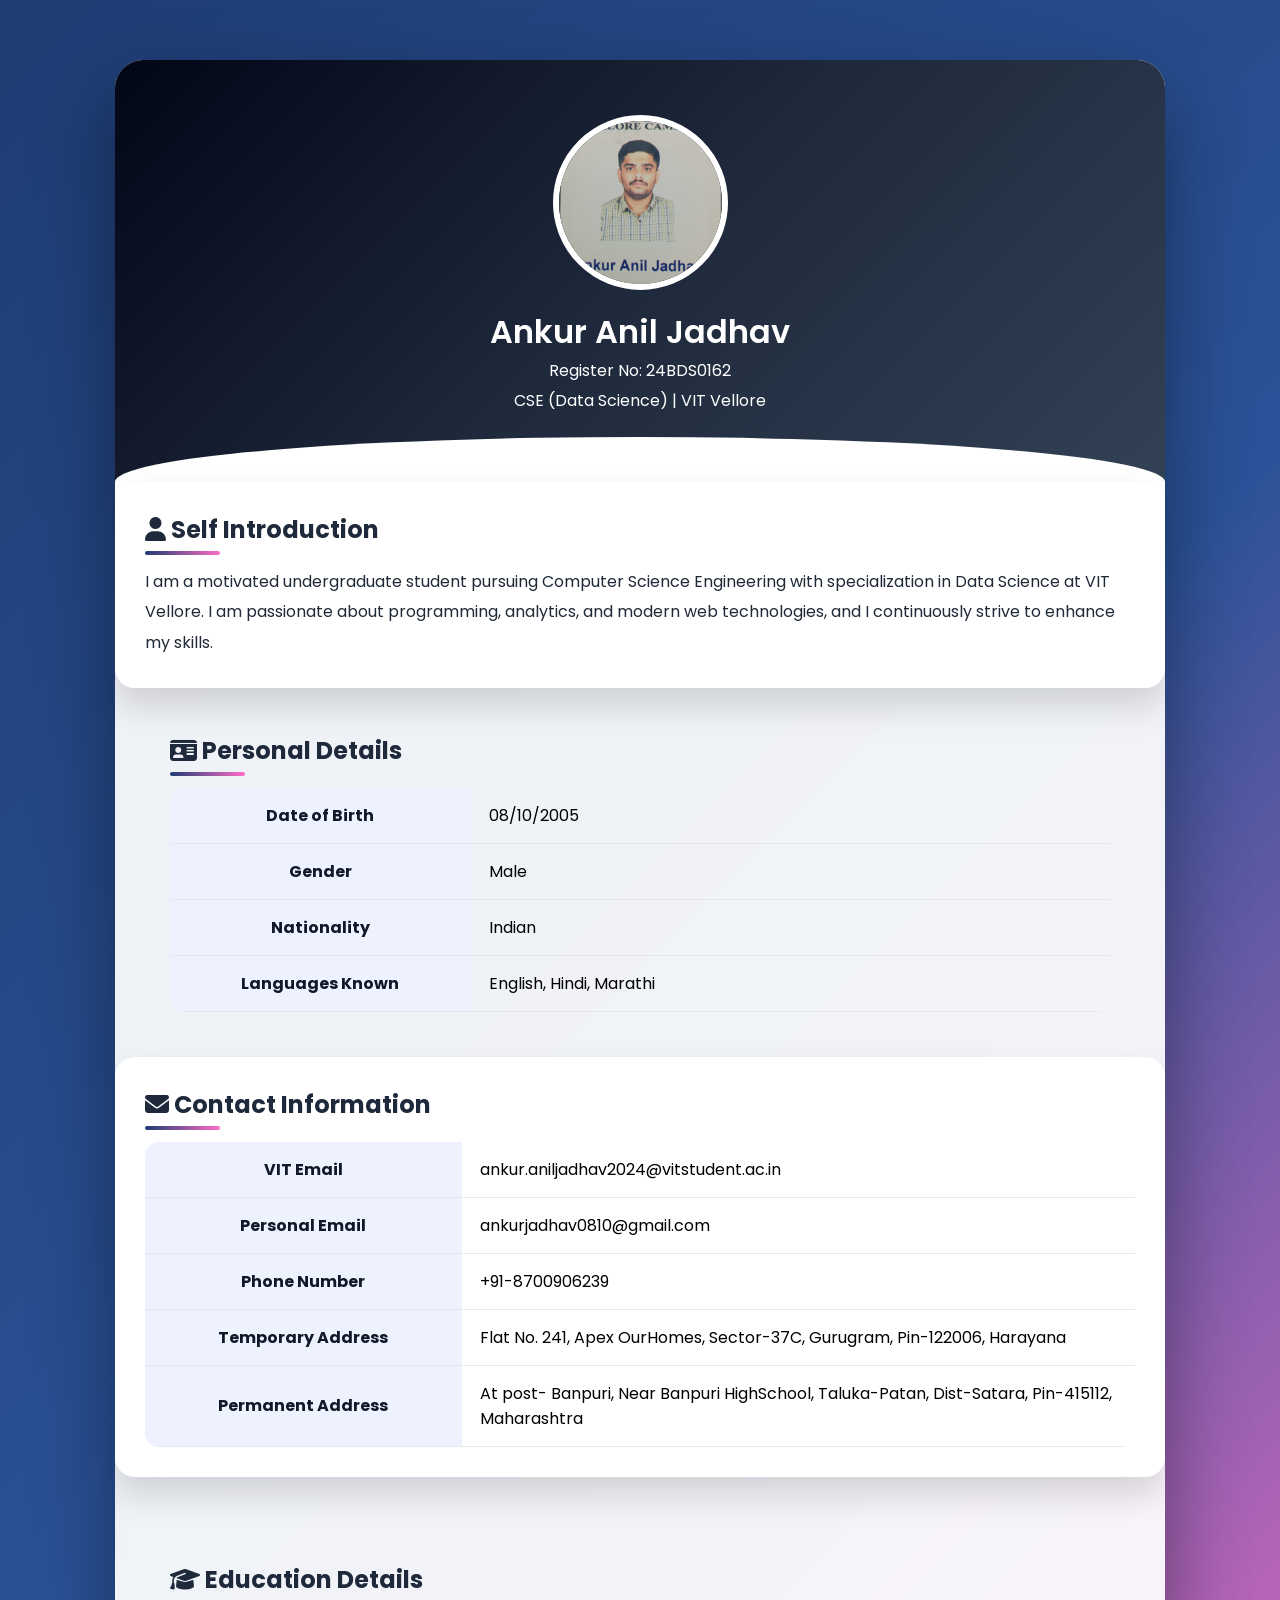
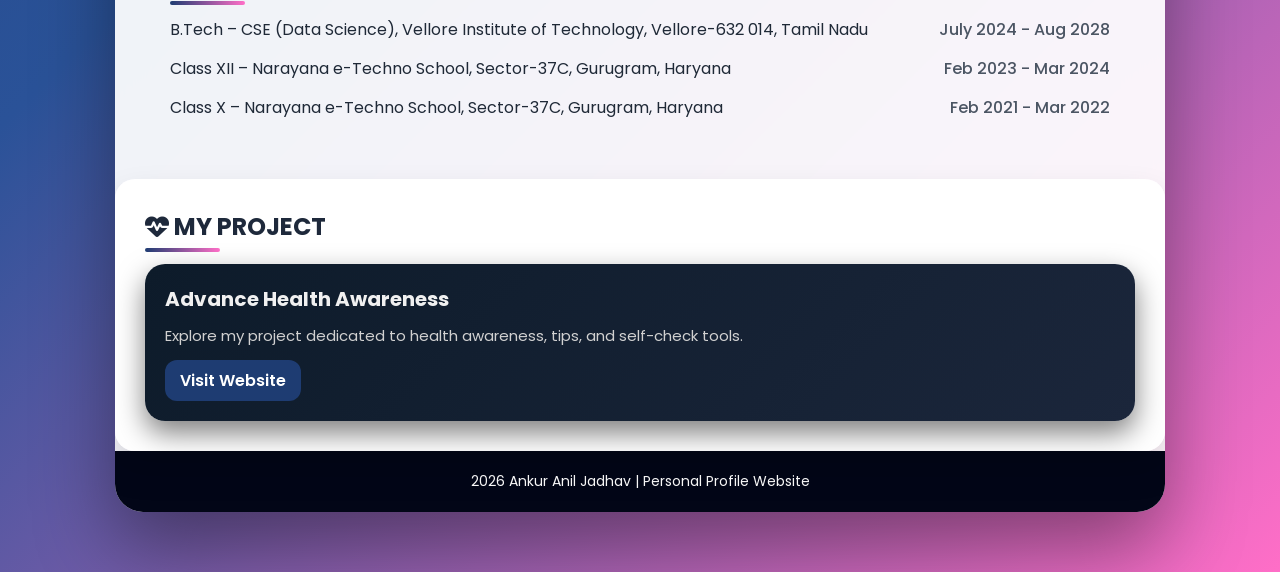
==== index.html @ 6f3ac78b "Initial commit: Health awareness project with expert profiles" ====
<html lang="en">
<head>
    <meta charset="UTF-8">
    <meta name="viewport" content="width=device-width, initial-scale=1.0">
    <title>Personal Profile | Premium UI</title>

    <link href="https://fonts.googleapis.com/css2?family=Poppins:wght@300;400;600&display=swap" rel="stylesheet">
    <link rel="stylesheet" href="https://cdnjs.cloudflare.com/ajax/libs/font-awesome/6.5.0/css/all.min.css">

    <style>
        * {
            margin: 0;
            padding: 0;
            box-sizing: border-box;
            font-family: 'Poppins', sans-serif;
        }

        body {
            min-height: 100vh;
            background: linear-gradient(135deg, #1e3c72, #2a5298, #ff6ec7);
            padding: 60px 15px;
        }

        .container {
            max-width: 1050px;
            margin: auto;
            background: rgba(255, 255, 255, 0.93);
            backdrop-filter: blur(18px);
            border-radius: 28px;
            box-shadow: 0 35px 80px rgba(0, 0, 0, 0.4);
            overflow: hidden;
            animation: fadeIn 1.4s ease-in-out;
        }

        @keyframes fadeIn {
            from { opacity: 0; transform: scale(0.96); }
            to { opacity: 1; transform: scale(1); }
        }

        header {
            background: linear-gradient(135deg, #020617, #1e293b, #334155);
            color: white;
            text-align: center;
            padding: 55px 20px 65px;
            position: relative;
        }

        header::after {
            content: '';
            position: absolute;
            bottom: -45px;
            left: 0;
            width: 100%;
            height: 90px;
            background: white;
            border-radius: 50% 50% 0 0;
        }

        header img {
            width: 175px;
            height: 175px;
            border-radius: 50%;
            border: 6px solid white;
            object-fit: cover;
            margin-bottom: 18px;
            transition: transform 0.4s;
        }

        header img:hover {
            transform: scale(1.06);
        }

        header h1 {
            font-size: 32px;
            font-weight: 600;
        }

        header .highlight {
            color: #ffffff;
            font-size: 16px;
        }

        section {
            padding: 45px 55px;
            opacity: 0;
            transform: translateY(35px);
            transition: all 0.8s ease;
        }

        section.show {
            opacity: 1;
            transform: translateY(0);
        }

        h2 {
            color: #1e293b;
            margin-bottom: 20px;
            position: relative;
        }

        h2::after {
            content: '';
            position: absolute;
            left: 0;
            bottom: -8px;
            width: 75px;
            height: 4px;
            background: linear-gradient(to right, #1e3c72, #ff6ec7);
            border-radius: 10px;
        }

        p {
            line-height: 1.9;
            color: #1f2937;
        }

        table {
            width: 100%;
            border-collapse: collapse;
            margin-top: 18px;
            border-radius: 14px;
            overflow: hidden;
        }

        table th, table td {
            padding: 15px 18px;
            border-bottom: 1px solid #e5e7eb;
        }

        table tr:hover {
            background: #f8fafc;
        }

        table th {
            background: #eef2ff;
            width: 32%;
            color: #111827;
        }

        ul.education li {
            display: flex;
            justify-content: space-between;
            margin-bottom: 14px;
            padding-left: 0;
            color: #1f2937;
            list-style: none;
        }

        ul.education li .year {
            font-weight: 500;
            color: #4b5563;
            white-space: nowrap;
        }

        .card {
            background: rgba(255, 255, 255, 0.96);
            padding: 30px;
            border-radius: 20px;
            box-shadow: 0 18px 35px rgba(0,0,0,0.14);
        }

        #education {
            margin-top: 40px;
        }

        footer {
            background: #020617;
            color: white;
            text-align: center;
            padding: 20px;
            font-size: 14px;
        }

        .projects {
            display: flex;
            flex-wrap: wrap;
            gap: 20px;
            margin-top: 15px;
        }

        .project-card {
            background: linear-gradient(135deg, #0d1b2a, #1b263b);
            color: #e0e0e0;
            padding: 20px;
            border-radius: 20px;
            flex: 1 1 300px;
            box-shadow: 0 12px 28px rgba(0,0,0,0.5);
            transition: transform 0.3s, box-shadow 0.3s;
        }

        .project-card:hover {
            transform: translateY(-5px);
            box-shadow: 0 18px 35px rgba(0,0,0,0.7);
        }

        .project-card h3 {
            margin-bottom: 10px;
            font-size: 20px;
            color: #f0f0f0;
        }

        .project-card p {
            font-size: 15px;
            line-height: 1.6;
            margin-bottom: 12px;
            color: #d1d1d1;
        }

        .project-card a {
            display: inline-block;
            text-decoration: none;
            background: #1e3c72;
            color: #ffffff;
            padding: 8px 15px;
            border-radius: 12px;
            font-weight: 600;
            transition: background 0.3s, color 0.3s;
        }

        .project-card a:hover {
            background: #ff4ec7;
            color: white;
        }

        @media (max-width: 768px) {
            section { padding: 30px 25px; }
            ul.education li { flex-direction: column; }
            ul.education li .year { margin-top: 5px; text-align: right; }
            .projects { flex-direction: column; }
        }
    </style>
</head>
<body>

<div class="container">

    <header>
        <img src="profile.jpeg" alt="Profile Photo">
        <h1>Ankur Anil Jadhav</h1>
        <p class="highlight">Register No: 24BDS0162</p>
        <p class="highlight">CSE (Data Science) | VIT Vellore</p>
    </header>

    <section class="card">
        <h2><i class="fa-solid fa-user"></i> Self Introduction</h2>
        <p>
            I am a motivated undergraduate student pursuing Computer Science Engineering with
            specialization in Data Science at VIT Vellore. I am passionate about programming,
            analytics, and modern web technologies, and I continuously strive to enhance my skills.
        </p>
    </section>

    <section>
        <h2><i class="fa-solid fa-id-card"></i> Personal Details</h2>
        <table>
            <tr><th>Date of Birth</th><td>08/10/2005</td></tr>
            <tr><th>Gender</th><td>Male</td></tr>
            <tr><th>Nationality</th><td>Indian</td></tr>
            <tr><th>Languages Known</th><td>English, Hindi, Marathi</td></tr>
        </table>
    </section>

    <section class="card">
        <h2><i class="fa-solid fa-envelope"></i> Contact Information</h2>
        <table>
            <tr><th>VIT Email</th><td>ankur.aniljadhav2024@vitstudent.ac.in</td></tr>
            <tr><th>Personal Email</th><td>ankurjadhav0810@gmail.com</td></tr>
            <tr><th>Phone Number</th><td>+91-8700906239</td></tr>
            <tr><th>Temporary Address</th><td>Flat No. 241, Apex OurHomes, Sector-37C, Gurugram, Pin-122006, Harayana</td></tr>
            <tr><th>Permanent Address</th><td>At post- Banpuri, Near Banpuri HighSchool, Taluka-Patan, Dist-Satara, Pin-415112, Maharashtra</td></tr>
        </table>
    </section>

    <section id="education">
        <h2><i class="fa-solid fa-graduation-cap"></i> Education Details</h2>
        <ul class="education">
            <li>
                <span>B.Tech – CSE (Data Science), Vellore Institute of Technology, Vellore-632 014, Tamil Nadu</span>
                <span class="year">July 2024 - Aug 2028</span>
            </li>
            <li>
                <span>Class XII – Narayana e-Techno School, Sector-37C, Gurugram, Haryana</span>
                <span class="year">Feb 2023 - Mar 2024</span>
            </li>
            <li>
                <span>Class X – Narayana e-Techno School, Sector-37C, Gurugram, Haryana</span>
                <span class="year">Feb 2021 - Mar 2022</span>
            </li>
        </ul>
    </section>

    <section class="card">
        <h2><i class="fa-solid fa-heart-pulse"></i> MY PROJECT </h2>
        <div class="projects">
            <div class="project-card">
                <h3>Advance Health Awareness</h3>
                <p>Explore my project dedicated to health awareness, tips, and self-check tools.</p>
                <a href="app.html" target="_blank">Visit Website</a>
            </div>
        </div>
    </section>

    <footer>
        2026 Ankur Anil Jadhav | Personal Profile Website
    </footer>

</div>

<script>
    const sections = document.querySelectorAll('section');
    window.addEventListener('scroll', () => {
        const trigger = window.innerHeight * 0.85;
        sections.forEach(sec => {
            if (sec.getBoundingClientRect().top < trigger) {
                sec.classList.add('show');
            }
        });
    });
</script>

</body>
</html>
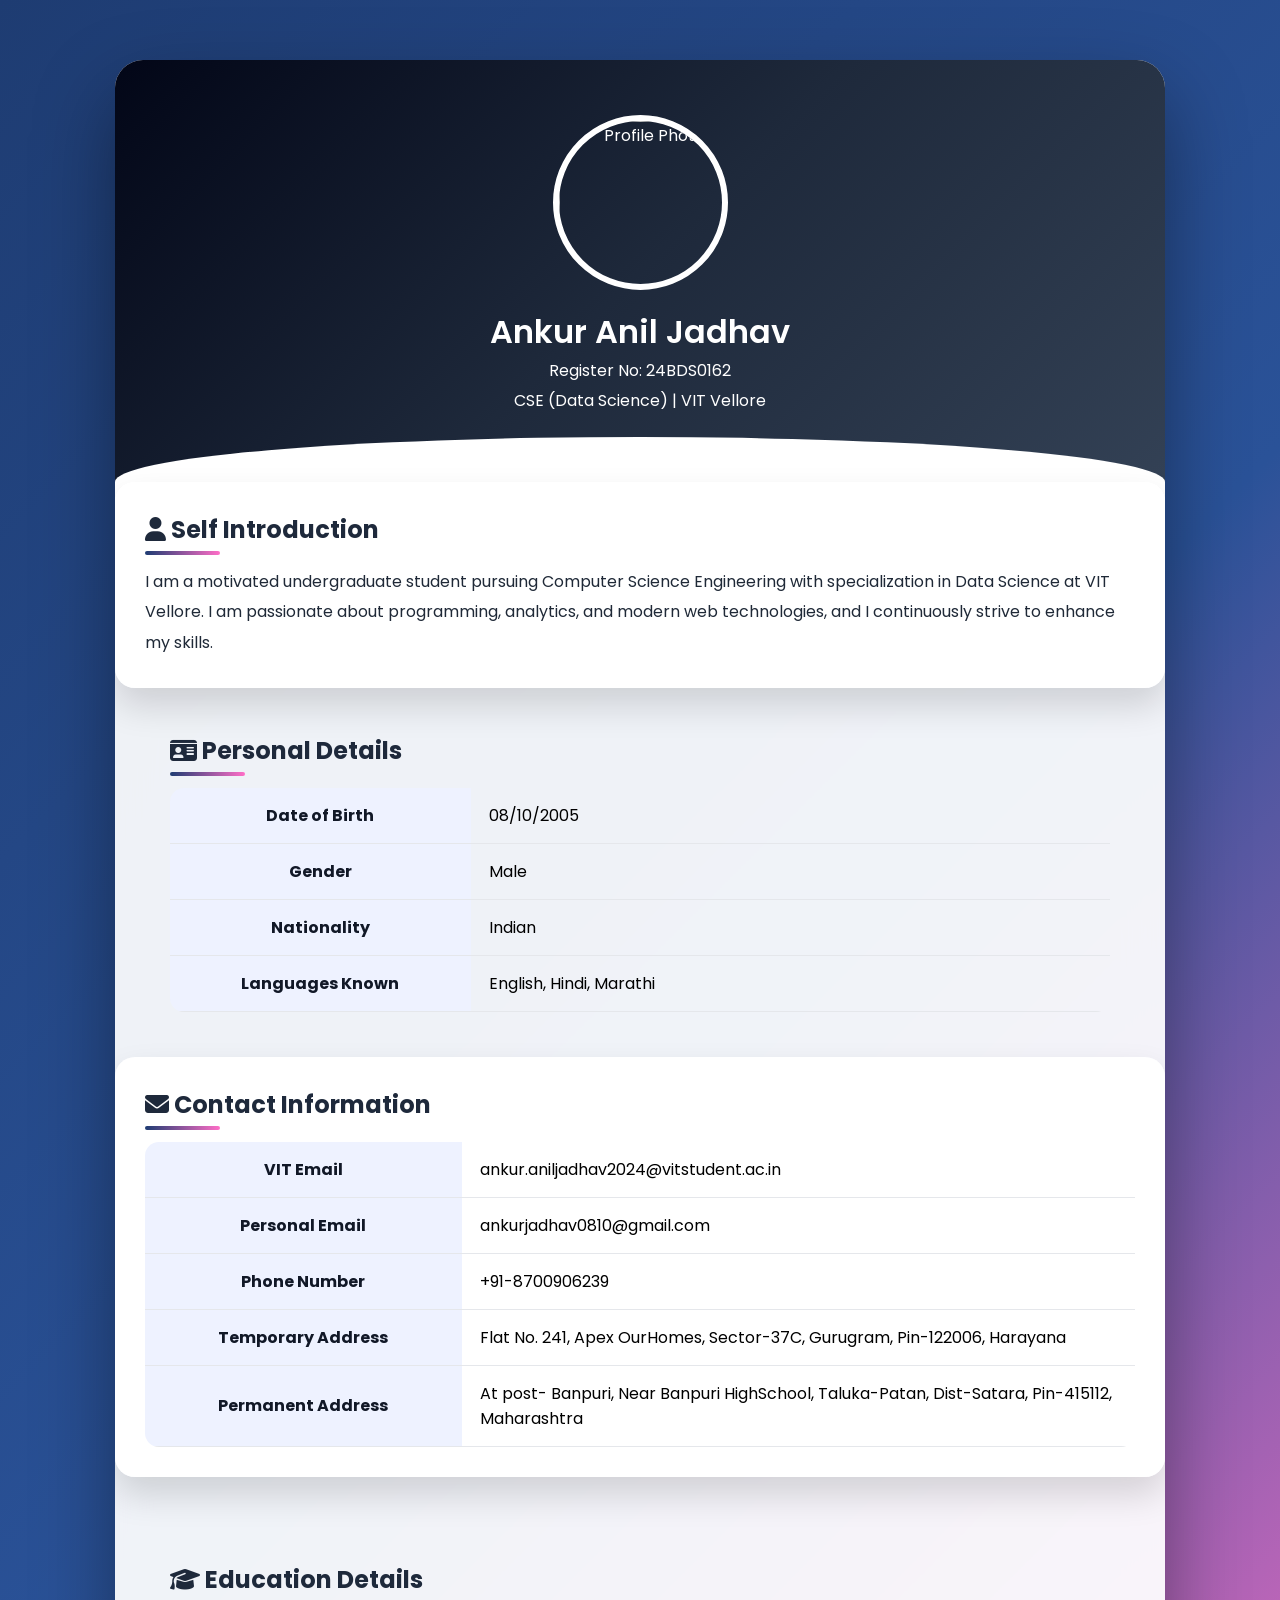
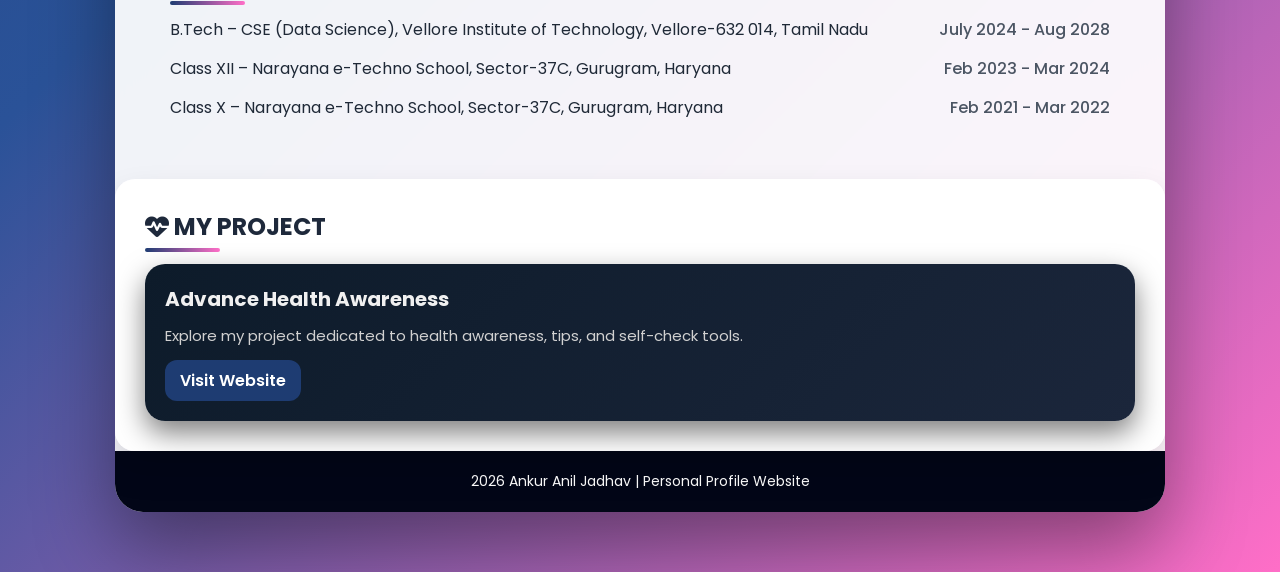
==== commit 50d3fbe9: "Add files via upload" ====
--- a/index.html
+++ b/index.html
@@ -1,12 +1,12 @@
-<html lang="en">
-<head>
-    <meta charset="UTF-8">
-    <meta name="viewport" content="width=device-width, initial-scale=1.0">
-    <title>Personal Profile | Premium UI</title>
-
-    <link href="https://fonts.googleapis.com/css2?family=Poppins:wght@300;400;600&display=swap" rel="stylesheet">
-    <link rel="stylesheet" href="https://cdnjs.cloudflare.com/ajax/libs/font-awesome/6.5.0/css/all.min.css">
-
+<html lang="en">
+<head>
+    <meta charset="UTF-8">
+    <meta name="viewport" content="width=device-width, initial-scale=1.0">
+    <title>Personal Profile | Premium UI</title>
+
+    <link href="https://fonts.googleapis.com/css2?family=Poppins:wght@300;400;600&display=swap" rel="stylesheet">
+    <link rel="stylesheet" href="https://cdnjs.cloudflare.com/ajax/libs/font-awesome/6.5.0/css/all.min.css">
+
     <style>
         * {
             margin: 0;
@@ -228,95 +228,95 @@
             ul.education li .year { margin-top: 5px; text-align: right; }
             .projects { flex-direction: column; }
         }
-    </style>
-</head>
-<body>
-
-<div class="container">
-
-    <header>
-        <img src="profile.jpeg" alt="Profile Photo">
-        <h1>Ankur Anil Jadhav</h1>
-        <p class="highlight">Register No: 24BDS0162</p>
-        <p class="highlight">CSE (Data Science) | VIT Vellore</p>
-    </header>
-
-    <section class="card">
-        <h2><i class="fa-solid fa-user"></i> Self Introduction</h2>
-        <p>
-            I am a motivated undergraduate student pursuing Computer Science Engineering with
-            specialization in Data Science at VIT Vellore. I am passionate about programming,
-            analytics, and modern web technologies, and I continuously strive to enhance my skills.
-        </p>
-    </section>
-
-    <section>
-        <h2><i class="fa-solid fa-id-card"></i> Personal Details</h2>
-        <table>
-            <tr><th>Date of Birth</th><td>08/10/2005</td></tr>
-            <tr><th>Gender</th><td>Male</td></tr>
-            <tr><th>Nationality</th><td>Indian</td></tr>
-            <tr><th>Languages Known</th><td>English, Hindi, Marathi</td></tr>
-        </table>
-    </section>
-
-    <section class="card">
-        <h2><i class="fa-solid fa-envelope"></i> Contact Information</h2>
-        <table>
-            <tr><th>VIT Email</th><td>ankur.aniljadhav2024@vitstudent.ac.in</td></tr>
-            <tr><th>Personal Email</th><td>ankurjadhav0810@gmail.com</td></tr>
-            <tr><th>Phone Number</th><td>+91-8700906239</td></tr>
-            <tr><th>Temporary Address</th><td>Flat No. 241, Apex OurHomes, Sector-37C, Gurugram, Pin-122006, Harayana</td></tr>
-            <tr><th>Permanent Address</th><td>At post- Banpuri, Near Banpuri HighSchool, Taluka-Patan, Dist-Satara, Pin-415112, Maharashtra</td></tr>
-        </table>
-    </section>
-
-    <section id="education">
-        <h2><i class="fa-solid fa-graduation-cap"></i> Education Details</h2>
-        <ul class="education">
-            <li>
-                <span>B.Tech – CSE (Data Science), Vellore Institute of Technology, Vellore-632 014, Tamil Nadu</span>
-                <span class="year">July 2024 - Aug 2028</span>
-            </li>
-            <li>
-                <span>Class XII – Narayana e-Techno School, Sector-37C, Gurugram, Haryana</span>
-                <span class="year">Feb 2023 - Mar 2024</span>
-            </li>
-            <li>
-                <span>Class X – Narayana e-Techno School, Sector-37C, Gurugram, Haryana</span>
-                <span class="year">Feb 2021 - Mar 2022</span>
-            </li>
-        </ul>
-    </section>
-
-    <section class="card">
-        <h2><i class="fa-solid fa-heart-pulse"></i> MY PROJECT </h2>
-        <div class="projects">
-            <div class="project-card">
-                <h3>Advance Health Awareness</h3>
-                <p>Explore my project dedicated to health awareness, tips, and self-check tools.</p>
-                <a href="app.html" target="_blank">Visit Website</a>
-            </div>
-        </div>
-    </section>
-
-    <footer>
-        2026 Ankur Anil Jadhav | Personal Profile Website
-    </footer>
-
-</div>
-
-<script>
-    const sections = document.querySelectorAll('section');
-    window.addEventListener('scroll', () => {
-        const trigger = window.innerHeight * 0.85;
-        sections.forEach(sec => {
-            if (sec.getBoundingClientRect().top < trigger) {
-                sec.classList.add('show');
-            }
-        });
-    });
-</script>
-
-</body>
-</html>
+    </style>
+</head>
+<body>
+
+<div class="container">
+
+    <header>
+        <img src="/assets/profile-Nvx_7nZn.jpeg" alt="Profile Photo">
+        <h1>Ankur Anil Jadhav</h1>
+        <p class="highlight">Register No: 24BDS0162</p>
+        <p class="highlight">CSE (Data Science) | VIT Vellore</p>
+    </header>
+
+    <section class="card">
+        <h2><i class="fa-solid fa-user"></i> Self Introduction</h2>
+        <p>
+            I am a motivated undergraduate student pursuing Computer Science Engineering with
+            specialization in Data Science at VIT Vellore. I am passionate about programming,
+            analytics, and modern web technologies, and I continuously strive to enhance my skills.
+        </p>
+    </section>
+
+    <section>
+        <h2><i class="fa-solid fa-id-card"></i> Personal Details</h2>
+        <table>
+            <tr><th>Date of Birth</th><td>08/10/2005</td></tr>
+            <tr><th>Gender</th><td>Male</td></tr>
+            <tr><th>Nationality</th><td>Indian</td></tr>
+            <tr><th>Languages Known</th><td>English, Hindi, Marathi</td></tr>
+        </table>
+    </section>
+
+    <section class="card">
+        <h2><i class="fa-solid fa-envelope"></i> Contact Information</h2>
+        <table>
+            <tr><th>VIT Email</th><td>ankur.aniljadhav2024@vitstudent.ac.in</td></tr>
+            <tr><th>Personal Email</th><td>ankurjadhav0810@gmail.com</td></tr>
+            <tr><th>Phone Number</th><td>+91-8700906239</td></tr>
+            <tr><th>Temporary Address</th><td>Flat No. 241, Apex OurHomes, Sector-37C, Gurugram, Pin-122006, Harayana</td></tr>
+            <tr><th>Permanent Address</th><td>At post- Banpuri, Near Banpuri HighSchool, Taluka-Patan, Dist-Satara, Pin-415112, Maharashtra</td></tr>
+        </table>
+    </section>
+
+    <section id="education">
+        <h2><i class="fa-solid fa-graduation-cap"></i> Education Details</h2>
+        <ul class="education">
+            <li>
+                <span>B.Tech – CSE (Data Science), Vellore Institute of Technology, Vellore-632 014, Tamil Nadu</span>
+                <span class="year">July 2024 - Aug 2028</span>
+            </li>
+            <li>
+                <span>Class XII – Narayana e-Techno School, Sector-37C, Gurugram, Haryana</span>
+                <span class="year">Feb 2023 - Mar 2024</span>
+            </li>
+            <li>
+                <span>Class X – Narayana e-Techno School, Sector-37C, Gurugram, Haryana</span>
+                <span class="year">Feb 2021 - Mar 2022</span>
+            </li>
+        </ul>
+    </section>
+
+    <section class="card">
+        <h2><i class="fa-solid fa-heart-pulse"></i> MY PROJECT </h2>
+        <div class="projects">
+            <div class="project-card">
+                <h3>Advance Health Awareness</h3>
+                <p>Explore my project dedicated to health awareness, tips, and self-check tools.</p>
+                <a href="app.html" target="_blank">Visit Website</a>
+            </div>
+        </div>
+    </section>
+
+    <footer>
+        2026 Ankur Anil Jadhav | Personal Profile Website
+    </footer>
+
+</div>
+
+<script>
+    const sections = document.querySelectorAll('section');
+    window.addEventListener('scroll', () => {
+        const trigger = window.innerHeight * 0.85;
+        sections.forEach(sec => {
+            if (sec.getBoundingClientRect().top < trigger) {
+                sec.classList.add('show');
+            }
+        });
+    });
+</script>
+
+</body>
+</html>
